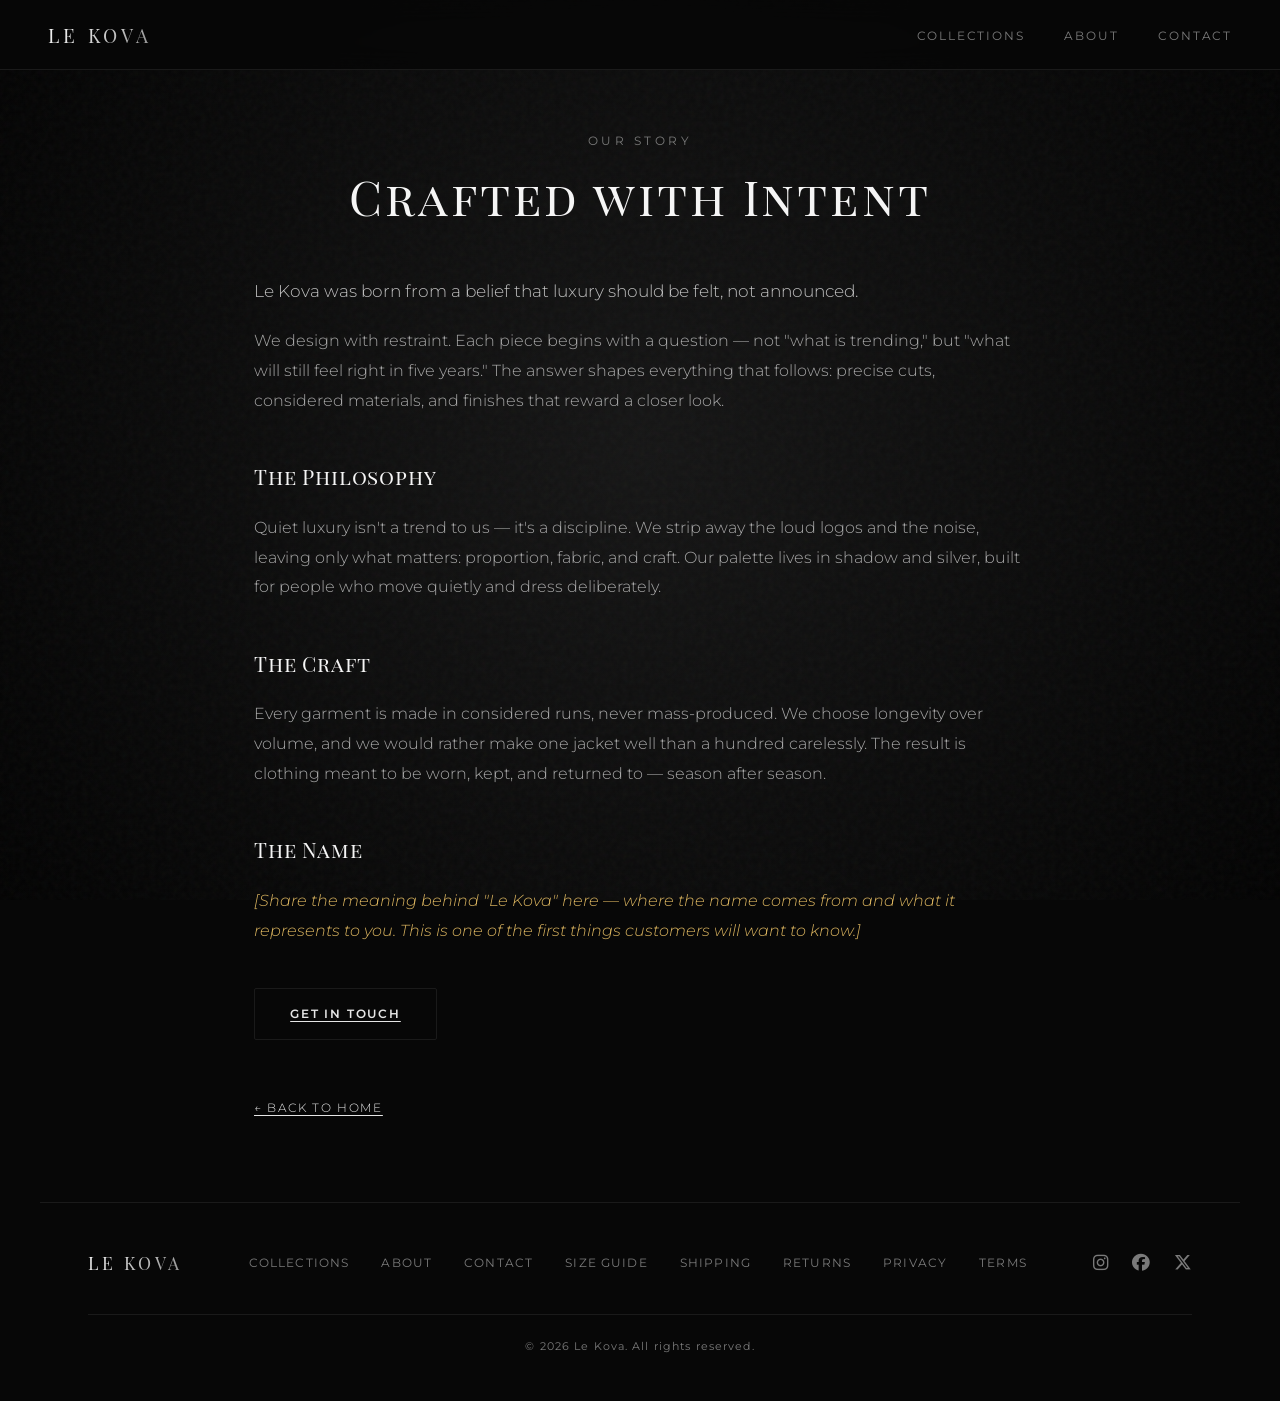
==== about/index.html @ 84da20bb "Add About, Contact, and policy pages Build out the site structure for a manual-order (LINE/Instagram" ====
<!DOCTYPE html>
<html lang="en">
<head>
    <!-- Google tag (gtag.js) -->
    <script async src="https://www.googletagmanager.com/gtag/js?id=G-JYLKJXTPT1"></script>
    <script>
      window.dataLayer = window.dataLayer || [];
      function gtag(){dataLayer.push(arguments);}
      gtag('js', new Date());
      gtag('config', 'G-JYLKJXTPT1');
    </script>

    <meta charset="UTF-8">
    <meta name="viewport" content="width=device-width, initial-scale=1.0">
    <title>About | Le Kova</title>
    <meta name="description" content="The story behind Le Kova — a luxury clothing brand built on restraint, considered materials, and longevity over trend.">
    <link rel="canonical" href="https://www.lekova.net/about/">

    <meta property="og:type" content="website">
    <meta property="og:url" content="https://www.lekova.net/about/">
    <meta property="og:title" content="About | Le Kova">
    <meta property="og:description" content="The story behind Le Kova — luxury crafted with intent.">
    <meta property="og:image" content="https://www.lekova.net/favicon.png">
    <meta property="og:site_name" content="Le Kova">

    <link rel="icon" type="image/png" sizes="64x64" href="/favicon.png">
    <link rel="apple-touch-icon" sizes="64x64" href="/favicon.png">
    <link rel="stylesheet" href="/style.css">
    <link rel="preconnect" href="https://fonts.googleapis.com">
    <link rel="preconnect" href="https://fonts.gstatic.com" crossorigin>
    <link href="https://fonts.googleapis.com/css2?family=Playfair+Display+SC:wght@400;700;900&family=Montserrat:wght@300;400;600&display=swap" rel="stylesheet">
    <link rel="stylesheet" href="https://cdnjs.cloudflare.com/ajax/libs/font-awesome/6.7.2/css/all.min.css">
</head>
<body class="subpage">

    <div class="bg-overlay"></div>

    <!-- Navigation -->
    <nav class="nav scrolled" id="nav">
        <a href="/" class="nav-logo">LE KOVA</a>
        <ul class="nav-links" id="navLinks">
            <li><a href="/#collections">Collections</a></li>
            <li><a href="/about/">About</a></li>
            <li><a href="/contact/">Contact</a></li>
        </ul>
        <button class="nav-toggle" id="navToggle" aria-label="Toggle menu">
            <span></span>
            <span></span>
            <span></span>
        </button>
    </nav>

    <main class="page">
        <div class="page-header">
            <span class="page-eyebrow">Our Story</span>
            <h1 class="page-title">Crafted with Intent</h1>
        </div>

        <div class="page-body">
            <p class="lead">
                Le Kova was born from a belief that luxury should be felt, not announced.
            </p>
            <p>
                We design with restraint. Each piece begins with a question — not "what is trending,"
                but "what will still feel right in five years." The answer shapes everything that follows:
                precise cuts, considered materials, and finishes that reward a closer look.
            </p>

            <h2>The Philosophy</h2>
            <p>
                Quiet luxury isn't a trend to us — it's a discipline. We strip away the loud logos and
                the noise, leaving only what matters: proportion, fabric, and craft. Our palette lives in
                shadow and silver, built for people who move quietly and dress deliberately.
            </p>

            <h2>The Craft</h2>
            <p>
                Every garment is made in considered runs, never mass-produced. We choose longevity over
                volume, and we would rather make one jacket well than a hundred carelessly. The result is
                clothing meant to be worn, kept, and returned to — season after season.
            </p>

            <h2>The Name</h2>
            <p>
                <span class="fill">[Share the meaning behind "Le Kova" here — where the name comes from
                and what it represents to you. This is one of the first things customers will want to know.]</span>
            </p>

            <a href="/contact/" class="btn-outline about-btn">Get in Touch</a>

            <br>
            <a href="/" class="back-link">← Back to Home</a>
        </div>
    </main>

    <!-- Footer -->
    <footer class="footer">
        <div class="footer-top">
            <a href="/" class="footer-logo">LE KOVA</a>
            <nav class="footer-nav">
                <a href="/#collections">Collections</a>
                <a href="/about/">About</a>
                <a href="/contact/">Contact</a>
                <a href="/size-guide/">Size Guide</a>
                <a href="/shipping/">Shipping</a>
                <a href="/returns/">Returns</a>
                <a href="/privacy/">Privacy</a>
                <a href="/terms/">Terms</a>
            </nav>
            <div class="social-links">
                <a href="https://www.instagram.com/lekovaofficial/" target="_blank" rel="noopener" aria-label="Instagram"><i class="fa-brands fa-instagram"></i></a>
                <a href="https://www.facebook.com/lekovaofficial" target="_blank" rel="noopener" aria-label="Facebook"><i class="fa-brands fa-facebook"></i></a>
                <a href="https://x.com/lekovaofficial" target="_blank" rel="noopener" aria-label="X"><i class="fa-brands fa-x-twitter"></i></a>
            </div>
        </div>
        <div class="footer-bottom">
            <p>© 2026 Le Kova. All rights reserved.</p>
        </div>
    </footer>

    <script src="/script.js"></script>
</body>
</html>
---- style.css ----
/* ─── Variables ─── */
:root {
    --bg-dark: #070707;
    --bg-darker: #020202;
    --text-primary: #f5f5f5;
    --text-secondary: #a8a8a8;
    --silver-light: #e6e6e6;
    --silver-mid: #bfbfbf;
    --silver-dark: #7a7a7a;
    --glass-bg: rgba(255, 255, 255, 0.03);
    --glass-border: rgba(255, 255, 255, 0.08);
    --nav-height: 70px;
}

/* ─── Reset ─── */
*, *::before, *::after {
    margin: 0;
    padding: 0;
    box-sizing: border-box;
}

html {
    scroll-behavior: smooth;
}

body {
    font-family: 'Montserrat', sans-serif;
    color: var(--text-primary);
    background-color: var(--bg-dark);
    -webkit-font-smoothing: antialiased;
    -moz-osx-font-smoothing: grayscale;
}

/* ─── Background ─── */
.bg-overlay {
    position: fixed;
    inset: 0;
    background: radial-gradient(circle at center, #151515 0%, var(--bg-darker) 100%);
    z-index: -2;
}

.bg-overlay::after {
    content: '';
    position: absolute;
    inset: 0;
    background-image: url("data:image/svg+xml,%3Csvg viewBox='0 0 200 200' xmlns='http://www.w3.org/2000/svg'%3E%3Cfilter id='noiseFilter'%3E%3CfeTurbulence type='fractalNoise' baseFrequency='0.8' numOctaves='3' stitchTiles='stitch'/%3E%3C/filter%3E%3Crect width='100%25' height='100%25' filter='url(%23noiseFilter)'/%3E%3C/svg%3E");
    opacity: 0.04;
    pointer-events: none;
}

.glow-effect {
    position: fixed;
    width: 50vw;
    height: 50vw;
    max-width: 800px;
    max-height: 800px;
    background: radial-gradient(circle, rgba(160, 160, 160, 0.04) 0%, transparent 60%);
    border-radius: 50%;
    z-index: -1;
    pointer-events: none;
    transform: translate(-50%, -50%);
    transition: top 0.4s cubic-bezier(0.1, 1, 0.1, 1), left 0.4s cubic-bezier(0.1, 1, 0.1, 1);
}

/* ─── Navigation ─── */
.nav {
    position: fixed;
    top: 0;
    left: 0;
    right: 0;
    height: var(--nav-height);
    display: flex;
    align-items: center;
    justify-content: space-between;
    padding: 0 3rem;
    z-index: 100;
    transition: background 0.3s ease, border-bottom 0.3s ease;
}

.nav.scrolled {
    background: rgba(7, 7, 7, 0.92);
    border-bottom: 1px solid var(--glass-border);
    backdrop-filter: blur(12px);
    -webkit-backdrop-filter: blur(12px);
}

.nav-logo {
    font-family: 'Playfair Display SC', serif;
    font-size: 1.2rem;
    letter-spacing: 0.2em;
    text-decoration: none;
    background: linear-gradient(135deg, #f5f5f5 0%, #e0e0e0 20%, #999999 50%, #d1d1d1 75%, #ffffff 100%);
    background-size: 200% auto;
    -webkit-background-clip: text;
    background-clip: text;
    color: transparent;
    animation: shimmer 8s linear infinite;
}

.nav-links {
    list-style: none;
    display: flex;
    gap: 2.5rem;
}

.nav-links a {
    color: var(--silver-dark);
    text-decoration: none;
    font-size: 0.75rem;
    letter-spacing: 0.15em;
    text-transform: uppercase;
    transition: color 0.2s ease;
}

.nav-links a:hover {
    color: var(--text-primary);
}

/* Hamburger */
.nav-toggle {
    display: none;
    flex-direction: column;
    gap: 5px;
    background: none;
    border: none;
    cursor: pointer;
    padding: 4px;
}

.nav-toggle span {
    display: block;
    width: 22px;
    height: 1px;
    background: var(--silver-mid);
    transition: all 0.3s ease;
}

/* ─── Hero ─── */
.hero {
    height: 100vh;
    display: flex;
    align-items: center;
    justify-content: center;
    text-align: center;
    padding: var(--nav-height) 2rem 0;
}

.hero-content {
    display: flex;
    flex-direction: column;
    align-items: center;
    gap: 1.2rem;
    animation: fadeUpIn 1.8s cubic-bezier(0.16, 1, 0.3, 1) forwards;
    opacity: 0;
}

.hero-eyebrow {
    font-size: 0.72rem;
    letter-spacing: 0.35em;
    text-transform: uppercase;
    color: var(--silver-dark);
    font-weight: 400;
}

.brand-name {
    font-family: 'Playfair Display SC', serif;
    font-size: clamp(3.5rem, 10vw, 7rem);
    font-weight: 700;
    letter-spacing: 0.18em;
    margin-left: 0.18em;
    line-height: 1;
    background: linear-gradient(135deg, #f5f5f5 0%, #e0e0e0 20%, #999999 50%, #d1d1d1 75%, #ffffff 100%);
    background-size: 200% auto;
    -webkit-background-clip: text;
    background-clip: text;
    color: transparent;
    animation: shimmer 8s linear infinite;
}

.hero-tagline {
    font-family: 'Playfair Display SC', serif;
    font-size: clamp(0.8rem, 2vw, 1rem);
    letter-spacing: 0.4em;
    color: var(--silver-mid);
    font-weight: 400;
    text-transform: uppercase;
}

/* ─── Buttons ─── */
.btn-primary {
    margin-top: 0.8rem;
    display: inline-block;
    padding: 0.9rem 2.4rem;
    background: linear-gradient(135deg, #e6e6e6 0%, #a6a6a6 100%);
    color: var(--bg-darker);
    text-decoration: none;
    font-family: 'Montserrat', sans-serif;
    font-size: 0.75rem;
    font-weight: 600;
    letter-spacing: 0.15em;
    text-transform: uppercase;
    border-radius: 2px;
    transition: all 0.3s ease;
}

.btn-primary:hover {
    background: linear-gradient(135deg, #ffffff 0%, #bfbfbf 100%);
    transform: translateY(-2px);
    box-shadow: 0 8px 24px rgba(200, 200, 200, 0.12);
}

.btn-outline {
    display: inline-block;
    padding: 0.85rem 2.2rem;
    border: 1px solid var(--glass-border);
    color: var(--silver-mid);
    text-decoration: none;
    font-family: 'Montserrat', sans-serif;
    font-size: 0.75rem;
    font-weight: 600;
    letter-spacing: 0.15em;
    text-transform: uppercase;
    border-radius: 2px;
    transition: all 0.3s ease;
}

.btn-outline:hover {
    border-color: rgba(255, 255, 255, 0.25);
    color: var(--text-primary);
    background: rgba(255, 255, 255, 0.03);
}

/* ─── Shared Section Styles ─── */
.section {
    padding: 6rem 3rem;
    max-width: 1200px;
    margin: 0 auto;
}

.section-header {
    text-align: center;
    margin-bottom: 3.5rem;
}

.section-eyebrow {
    display: block;
    font-size: 0.7rem;
    letter-spacing: 0.3em;
    text-transform: uppercase;
    color: var(--silver-dark);
    margin-bottom: 0.8rem;
}

.section-title {
    font-family: 'Playfair Display SC', serif;
    font-size: clamp(1.6rem, 4vw, 2.4rem);
    font-weight: 400;
    letter-spacing: 0.06em;
    color: var(--text-primary);
}

.section-sub {
    margin-top: 0.6rem;
    font-size: 0.75rem;
    letter-spacing: 0.2em;
    color: var(--silver-dark);
    text-transform: uppercase;
}

.body-text {
    color: var(--text-secondary);
    font-size: 0.92rem;
    line-height: 1.9;
    font-weight: 300;
    max-width: 480px;
    margin-bottom: 1rem;
}

/* ─── Collections / Products ─── */
.collections-section {
    padding-top: 7rem;
}

.products-grid {
    display: grid;
    grid-template-columns: repeat(4, 1fr);
    gap: 1.5rem;
    margin-bottom: 3rem;
}

.product-card {
    cursor: pointer;
}

.product-img {
    position: relative;
    overflow: hidden;
    aspect-ratio: 3 / 4;
    background: #111;
    margin-bottom: 1rem;
}

.img-placeholder {
    width: 100%;
    height: 100%;
    background: linear-gradient(145deg, #141414 0%, #1c1c1c 50%, #111111 100%);
}

.img-placeholder.tall {
    width: 100%;
    height: 500px;
}

.quick-view {
    position: absolute;
    bottom: 0;
    left: 0;
    right: 0;
    padding: 0.75rem;
    background: rgba(7, 7, 7, 0.85);
    color: var(--silver-mid);
    text-align: center;
    text-decoration: none;
    font-size: 0.7rem;
    letter-spacing: 0.15em;
    text-transform: uppercase;
    opacity: 0;
    transform: translateY(100%);
    transition: all 0.3s ease;
}

.product-img:hover .quick-view {
    opacity: 1;
    transform: translateY(0);
}

.product-name {
    font-size: 0.82rem;
    font-weight: 400;
    letter-spacing: 0.04em;
    color: var(--text-primary);
    margin-bottom: 0.3rem;
}

.product-price {
    font-size: 0.78rem;
    color: var(--silver-dark);
    font-weight: 300;
}

.section-cta {
    text-align: center;
}

/* ─── About ─── */
.about-section {
    border-top: 1px solid var(--glass-border);
}

.about-grid {
    display: grid;
    grid-template-columns: 1fr 1fr;
    gap: 5rem;
    align-items: center;
}

.about-text .section-title {
    margin: 0.6rem 0 1.5rem;
}

.about-btn {
    margin-top: 1.5rem;
}

/* ─── Newsletter ─── */
.newsletter-section {
    border-top: 1px solid var(--glass-border);
    padding: 6rem 3rem;
    background: rgba(255, 255, 255, 0.01);
}

.newsletter-inner {
    max-width: 520px;
    margin: 0 auto;
    text-align: center;
    display: flex;
    flex-direction: column;
    align-items: center;
    gap: 1rem;
}

.newsletter-inner .section-title {
    margin-bottom: 0.2rem;
}

.newsletter-inner .body-text {
    max-width: 380px;
}

/* ─── Newsletter Form ─── */
.notify-form {
    display: flex;
    width: 100%;
    max-width: 480px;
    margin-top: 0.5rem;
    background: var(--glass-bg);
    border: 1px solid var(--glass-border);
    border-radius: 50px;
    overflow: hidden;
    backdrop-filter: blur(10px);
    -webkit-backdrop-filter: blur(10px);
    transition: border-color 0.3s ease, box-shadow 0.3s ease;
}

.notify-form:focus-within {
    border-color: rgba(255, 255, 255, 0.18);
    box-shadow: 0 8px 30px rgba(255, 255, 255, 0.04);
}

.email-input {
    flex-grow: 1;
    background: transparent;
    border: none;
    padding: 1rem 1.5rem;
    color: var(--text-primary);
    font-family: 'Montserrat', sans-serif;
    font-size: 0.88rem;
    outline: none;
}

.email-input::placeholder {
    color: rgba(255, 255, 255, 0.3);
    font-weight: 300;
}

.submit-btn {
    background: linear-gradient(135deg, #e6e6e6 0%, #a6a6a6 100%);
    color: var(--bg-darker);
    border: none;
    padding: 0 1.8rem;
    font-family: 'Montserrat', sans-serif;
    font-weight: 600;
    font-size: 0.78rem;
    letter-spacing: 0.1em;
    cursor: pointer;
    display: flex;
    align-items: center;
    gap: 0.5rem;
    margin: 4px;
    border-radius: 46px;
    transition: all 0.3s ease;
    white-space: nowrap;
}

.submit-btn:hover {
    background: linear-gradient(135deg, #ffffff 0%, #bfbfbf 100%);
}

.submit-btn i {
    transition: transform 0.3s ease;
}

.submit-btn:hover i {
    transform: translateX(3px);
}

/* ─── Footer ─── */
.footer {
    border-top: 1px solid var(--glass-border);
    padding: 3rem;
    max-width: 1200px;
    margin: 0 auto;
}

.footer-top {
    display: flex;
    align-items: center;
    justify-content: space-between;
    margin-bottom: 2.5rem;
    flex-wrap: wrap;
    gap: 1.5rem;
}

.footer-logo {
    font-family: 'Playfair Display SC', serif;
    font-size: 1.1rem;
    letter-spacing: 0.2em;
    text-decoration: none;
    background: linear-gradient(135deg, #f5f5f5 0%, #999999 50%, #ffffff 100%);
    background-size: 200% auto;
    -webkit-background-clip: text;
    background-clip: text;
    color: transparent;
    animation: shimmer 8s linear infinite;
}

.footer-nav {
    display: flex;
    gap: 2rem;
}

.footer-nav a {
    color: var(--silver-dark);
    text-decoration: none;
    font-size: 0.72rem;
    letter-spacing: 0.1em;
    text-transform: uppercase;
    transition: color 0.2s ease;
}

.footer-nav a:hover {
    color: var(--text-primary);
}

.social-links {
    display: flex;
    gap: 1.5rem;
}

.social-links a {
    color: var(--silver-dark);
    font-size: 1.1rem;
    text-decoration: none;
    transition: color 0.2s ease, transform 0.2s ease;
}

.social-links a:hover {
    color: var(--text-primary);
    transform: translateY(-2px);
}

.footer-bottom {
    border-top: 1px solid var(--glass-border);
    padding-top: 1.5rem;
    text-align: center;
}

.footer-bottom p {
    font-size: 0.7rem;
    color: var(--silver-dark);
    letter-spacing: 0.1em;
}

/* ─── Animations ─── */
@keyframes fadeUpIn {
    0%   { opacity: 0; transform: translateY(30px); }
    100% { opacity: 1; transform: translateY(0); }
}

@keyframes shimmer {
    0%   { background-position: -200% center; }
    100% { background-position: 200% center; }
}

/* ─── Responsive: Tablet ─── */
@media (max-width: 900px) {
    .products-grid {
        grid-template-columns: repeat(2, 1fr);
    }

    .about-grid {
        grid-template-columns: 1fr;
        gap: 3rem;
    }

    .about-image {
        order: -1;
    }

    .img-placeholder.tall {
        height: 300px;
    }
}

/* ─── Responsive: Mobile ─── */
@media (max-width: 600px) {
    .nav {
        padding: 0 1.5rem;
    }

    .nav-links {
        display: none;
        position: fixed;
        top: var(--nav-height);
        left: 0;
        right: 0;
        background: rgba(7, 7, 7, 0.96);
        border-bottom: 1px solid var(--glass-border);
        flex-direction: column;
        padding: 2rem;
        gap: 1.5rem;
        text-align: center;
        backdrop-filter: blur(12px);
        -webkit-backdrop-filter: blur(12px);
    }

    .nav-links.open {
        display: flex;
    }

    .nav-toggle {
        display: flex;
    }

    .section {
        padding: 4rem 1.5rem;
    }

    .collections-section {
        padding-top: 5rem;
    }

    .products-grid {
        grid-template-columns: repeat(2, 1fr);
        gap: 1rem;
    }

    .newsletter-section {
        padding: 4rem 1.5rem;
    }

    .footer {
        padding: 2.5rem 1.5rem;
    }

    .footer-top {
        flex-direction: column;
        align-items: center;
        text-align: center;
    }

    .notify-form {
        flex-direction: column;
        border-radius: 10px;
        background: transparent;
        border: none;
        gap: 0.8rem;
    }

    .notify-form:focus-within {
        box-shadow: none;
    }

    .email-input {
        background: var(--glass-bg);
        border: 1px solid var(--glass-border);
        border-radius: 8px;
        text-align: center;
        padding: 1rem;
    }

    .submit-btn {
        margin: 0;
        padding: 1rem;
        justify-content: center;
        border-radius: 8px;
    }
}

/* ═══════════════════════════════════════════════════════════
   CONTENT PAGES  (About, Contact, Shipping, Returns, etc.)
   ═══════════════════════════════════════════════════════════ */

/* On content pages the nav sits over a plain background, so keep it solid. */
body.subpage .nav {
    background: rgba(7, 7, 7, 0.92);
    border-bottom: 1px solid var(--glass-border);
    backdrop-filter: blur(12px);
    -webkit-backdrop-filter: blur(12px);
}

.page {
    max-width: 820px;
    margin: 0 auto;
    padding: calc(var(--nav-height) + 4rem) 1.5rem 5rem;
    min-height: 100vh;
}

.page-header {
    text-align: center;
    margin-bottom: 3rem;
}

.page-eyebrow {
    display: block;
    font-size: 0.72rem;
    letter-spacing: 0.3em;
    text-transform: uppercase;
    color: var(--silver-dark);
    margin-bottom: 1rem;
}

.page-title {
    font-family: 'Playfair Display SC', serif;
    font-size: clamp(2rem, 5vw, 3rem);
    font-weight: 400;
    letter-spacing: 0.06em;
    color: var(--text-primary);
}

.page-body {
    color: var(--text-secondary);
    font-weight: 300;
    line-height: 1.9;
    font-size: 0.98rem;
}

.page-body h2 {
    font-family: 'Playfair Display SC', serif;
    font-weight: 400;
    font-size: 1.3rem;
    letter-spacing: 0.04em;
    color: var(--text-primary);
    margin: 2.6rem 0 1rem;
}

.page-body h3 {
    font-size: 0.9rem;
    font-weight: 600;
    letter-spacing: 0.08em;
    color: var(--silver-light);
    margin: 1.8rem 0 0.6rem;
    text-transform: uppercase;
}

.page-body p { margin-bottom: 1.2rem; }

.page-body a {
    color: var(--silver-light);
    text-decoration: underline;
    text-underline-offset: 3px;
    transition: color 0.2s ease;
}
.page-body a:hover { color: var(--text-primary); }

.page-body ul { margin: 0 0 1.2rem 1.3rem; }
.page-body li { margin-bottom: 0.5rem; }

.lead {
    font-size: 1.05rem;
    color: var(--silver-mid);
    line-height: 1.85;
    margin-bottom: 2rem;
}

/* Gold italic marker for details the owner still needs to fill in. */
.fill {
    color: #d8b25e;
    font-style: italic;
}

.updated {
    font-size: 0.72rem;
    letter-spacing: 0.08em;
    color: var(--silver-dark);
    text-transform: uppercase;
    margin-bottom: 2.5rem;
    text-align: center;
}

/* Contact method cards */
.contact-methods {
    display: grid;
    grid-template-columns: repeat(auto-fit, minmax(200px, 1fr));
    gap: 1rem;
    margin: 2.5rem 0;
}
.contact-card {
    border: 1px solid var(--glass-border);
    background: var(--glass-bg);
    border-radius: 4px;
    padding: 1.8rem 1.2rem;
    text-align: center;
    text-decoration: none;
    transition: border-color 0.3s ease, transform 0.3s ease;
    display: block;
}
.contact-card:hover {
    border-color: rgba(255, 255, 255, 0.2);
    transform: translateY(-3px);
}
.contact-card i {
    font-size: 1.6rem;
    color: var(--silver-mid);
    margin-bottom: 0.9rem;
    display: block;
}
.contact-card .c-label {
    display: block;
    font-size: 0.78rem;
    letter-spacing: 0.12em;
    text-transform: uppercase;
    color: var(--text-primary);
    margin-bottom: 0.35rem;
}
.contact-card .c-detail {
    font-size: 0.78rem;
    color: var(--silver-dark);
    text-decoration: none;
}

/* Size guide table */
.size-table {
    width: 100%;
    border-collapse: collapse;
    margin: 1.5rem 0 2rem;
    font-size: 0.85rem;
}
.size-table th,
.size-table td {
    border: 1px solid var(--glass-border);
    padding: 0.7rem 0.9rem;
    text-align: center;
}
.size-table th {
    background: rgba(255, 255, 255, 0.03);
    color: var(--silver-light);
    font-weight: 600;
    letter-spacing: 0.06em;
    text-transform: uppercase;
    font-size: 0.7rem;
}
.size-table td {
    color: var(--text-secondary);
    font-weight: 300;
}

.back-link {
    display: inline-block;
    margin-top: 3.5rem;
    font-size: 0.76rem;
    letter-spacing: 0.14em;
    text-transform: uppercase;
    color: var(--silver-dark);
    text-decoration: none;
    transition: color 0.2s ease;
}
.back-link:hover { color: var(--text-primary); }

/* Footer nav wraps nicely when there are many links */
.footer-nav {
    flex-wrap: wrap;
    justify-content: center;
    row-gap: 0.8rem;
}
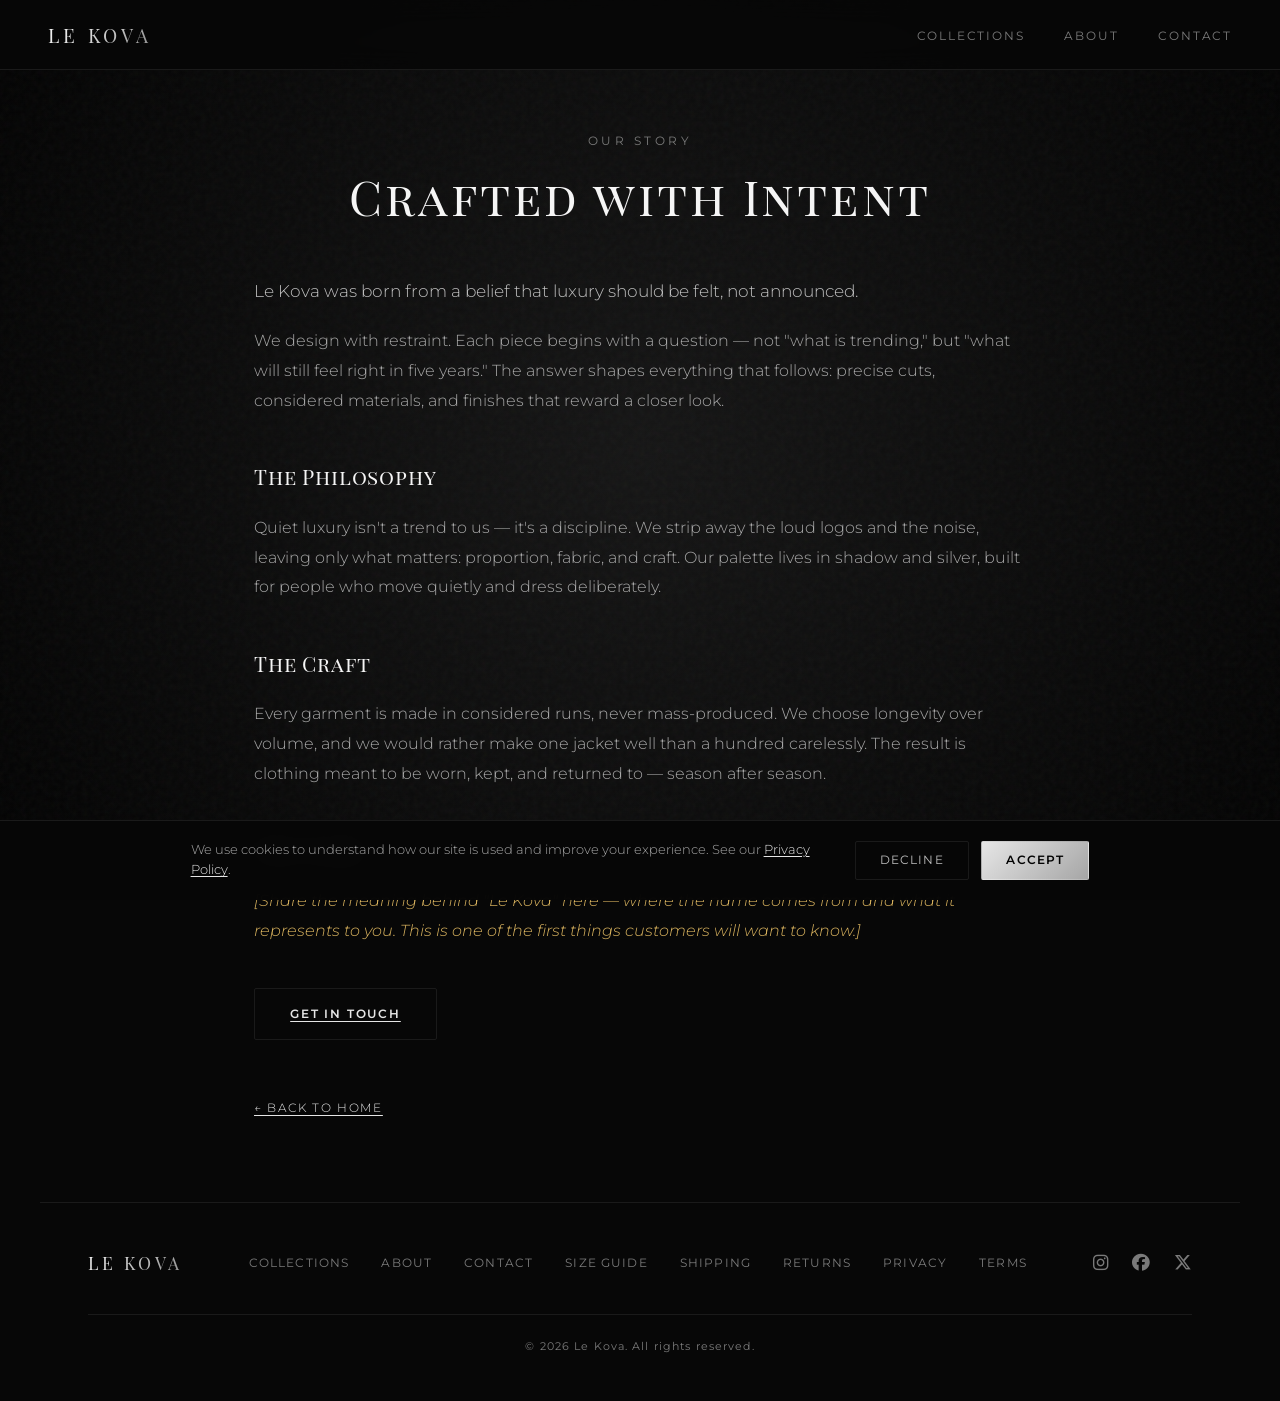
==== commit f170a0ad: "Add cookie consent banner with Google Consent Mode v2 - Analytics default to denied on every page un" ====
--- a/about/index.html
+++ b/about/index.html
@@ -6,6 +6,16 @@
     <script>
       window.dataLayer = window.dataLayer || [];
       function gtag(){dataLayer.push(arguments);}
+
+      // Consent Mode v2 — default everything to denied until the visitor chooses.
+      gtag('consent', 'default', {
+        'ad_storage': 'denied',
+        'ad_user_data': 'denied',
+        'ad_personalization': 'denied',
+        'analytics_storage': 'denied',
+        'wait_for_update': 500
+      });
+
       gtag('js', new Date());
       gtag('config', 'G-JYLKJXTPT1');
     </script>
--- a/style.css
+++ b/style.css
@@ -843,3 +843,91 @@
     justify-content: center;
     row-gap: 0.8rem;
 }
+
+/* ═══════════════════════════════════════════════════════════
+   COOKIE CONSENT BANNER
+   ═══════════════════════════════════════════════════════════ */
+.cookie-banner {
+    position: fixed;
+    bottom: 0;
+    left: 0;
+    right: 0;
+    z-index: 200;
+    background: rgba(7, 7, 7, 0.96);
+    border-top: 1px solid var(--glass-border);
+    backdrop-filter: blur(12px);
+    -webkit-backdrop-filter: blur(12px);
+    padding: 1.2rem 1.5rem;
+    display: flex;
+    align-items: center;
+    justify-content: center;
+    gap: 1.5rem;
+    flex-wrap: wrap;
+    transform: translateY(110%);
+    transition: transform 0.45s cubic-bezier(0.16, 1, 0.3, 1);
+}
+
+.cookie-banner.show { transform: translateY(0); }
+
+.cookie-text {
+    font-size: 0.8rem;
+    color: var(--text-secondary);
+    font-weight: 300;
+    line-height: 1.6;
+    max-width: 640px;
+}
+
+.cookie-text a {
+    color: var(--silver-light);
+    text-decoration: underline;
+    text-underline-offset: 2px;
+}
+
+.cookie-actions {
+    display: flex;
+    gap: 0.8rem;
+    flex-shrink: 0;
+}
+
+.cookie-btn {
+    font-family: 'Montserrat', sans-serif;
+    font-size: 0.72rem;
+    letter-spacing: 0.1em;
+    text-transform: uppercase;
+    padding: 0.7rem 1.5rem;
+    border-radius: 2px;
+    cursor: pointer;
+    border: 1px solid var(--glass-border);
+    transition: all 0.25s ease;
+    white-space: nowrap;
+}
+
+.cookie-btn.decline {
+    background: transparent;
+    color: var(--silver-mid);
+}
+.cookie-btn.decline:hover {
+    color: var(--text-primary);
+    border-color: rgba(255, 255, 255, 0.25);
+}
+
+.cookie-btn.accept {
+    background: linear-gradient(135deg, #e6e6e6 0%, #a6a6a6 100%);
+    color: var(--bg-darker);
+    border-color: transparent;
+    font-weight: 600;
+}
+.cookie-btn.accept:hover {
+    background: linear-gradient(135deg, #ffffff 0%, #bfbfbf 100%);
+}
+
+@media (max-width: 600px) {
+    .cookie-banner {
+        flex-direction: column;
+        gap: 1rem;
+        text-align: center;
+        padding: 1.2rem;
+    }
+    .cookie-actions { width: 100%; }
+    .cookie-btn { flex: 1; }
+}
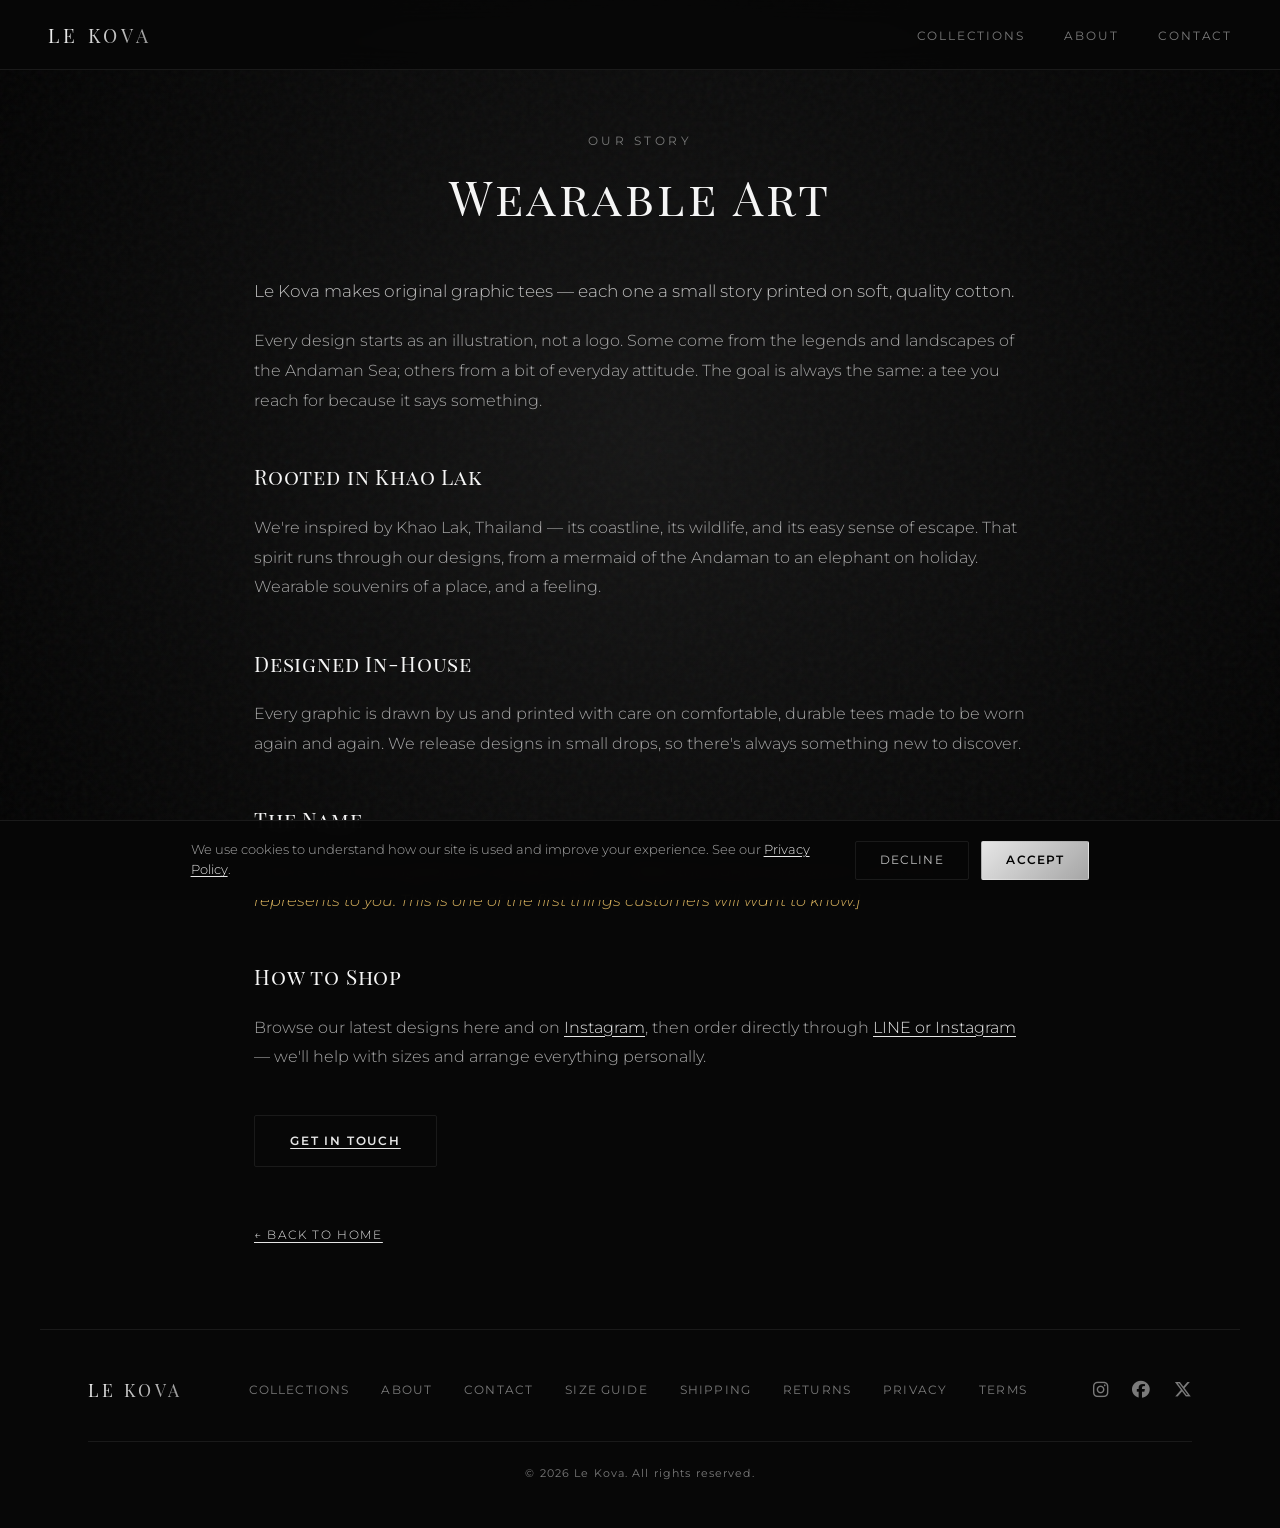
==== commit a614d943: "Add real product photos and reposition as a graphic-tee brand - Add 4 product images (WebP) in /imag" ====
--- a/about/index.html
+++ b/about/index.html
@@ -23,13 +23,13 @@
     <meta charset="UTF-8">
     <meta name="viewport" content="width=device-width, initial-scale=1.0">
     <title>About | Le Kova</title>
-    <meta name="description" content="The story behind Le Kova — a luxury clothing brand built on restraint, considered materials, and longevity over trend.">
+    <meta name="description" content="The story behind Le Kova — original graphic tees inspired by Khao Lak, the Andaman Sea, and bold illustration. Wearable art, designed in-house.">
     <link rel="canonical" href="https://www.lekova.net/about/">
 
     <meta property="og:type" content="website">
     <meta property="og:url" content="https://www.lekova.net/about/">
     <meta property="og:title" content="About | Le Kova">
-    <meta property="og:description" content="The story behind Le Kova — luxury crafted with intent.">
+    <meta property="og:description" content="The story behind Le Kova — original graphic tees inspired by Khao Lak and the Andaman Sea.">
     <meta property="og:image" content="https://www.lekova.net/favicon.png">
     <meta property="og:site_name" content="Le Kova">
 
@@ -63,37 +63,46 @@
     <main class="page">
         <div class="page-header">
             <span class="page-eyebrow">Our Story</span>
-            <h1 class="page-title">Crafted with Intent</h1>
+            <h1 class="page-title">Wearable Art</h1>
         </div>
 
         <div class="page-body">
             <p class="lead">
-                Le Kova was born from a belief that luxury should be felt, not announced.
+                Le Kova makes original graphic tees — each one a small story printed on soft,
+                quality cotton.
             </p>
             <p>
-                We design with restraint. Each piece begins with a question — not "what is trending,"
-                but "what will still feel right in five years." The answer shapes everything that follows:
-                precise cuts, considered materials, and finishes that reward a closer look.
+                Every design starts as an illustration, not a logo. Some come from the legends and
+                landscapes of the Andaman Sea; others from a bit of everyday attitude. The goal is
+                always the same: a tee you reach for because it says something.
             </p>
 
-            <h2>The Philosophy</h2>
+            <h2>Rooted in Khao Lak</h2>
             <p>
-                Quiet luxury isn't a trend to us — it's a discipline. We strip away the loud logos and
-                the noise, leaving only what matters: proportion, fabric, and craft. Our palette lives in
-                shadow and silver, built for people who move quietly and dress deliberately.
+                We're inspired by Khao Lak, Thailand — its coastline, its wildlife, and its easy
+                sense of escape. That spirit runs through our designs, from a mermaid of the Andaman
+                to an elephant on holiday. Wearable souvenirs of a place, and a feeling.
             </p>
 
-            <h2>The Craft</h2>
+            <h2>Designed In-House</h2>
             <p>
-                Every garment is made in considered runs, never mass-produced. We choose longevity over
-                volume, and we would rather make one jacket well than a hundred carelessly. The result is
-                clothing meant to be worn, kept, and returned to — season after season.
+                Every graphic is drawn by us and printed with care on comfortable, durable tees made
+                to be worn again and again. We release designs in small drops, so there's always
+                something new to discover.
             </p>
 
             <h2>The Name</h2>
             <p>
                 <span class="fill">[Share the meaning behind "Le Kova" here — where the name comes from
                 and what it represents to you. This is one of the first things customers will want to know.]</span>
+            </p>
+
+            <h2>How to Shop</h2>
+            <p>
+                Browse our latest designs here and on
+                <a href="https://www.instagram.com/lekovaofficial/" target="_blank" rel="noopener">Instagram</a>,
+                then order directly through <a href="/contact/">LINE or Instagram</a> — we'll help with
+                sizes and arrange everything personally.
             </p>
 
             <a href="/contact/" class="btn-outline about-btn">Get in Touch</a>
--- a/style.css
+++ b/style.css
@@ -289,7 +289,37 @@
 }
 
 .product-card {
-    cursor: pointer;
+    cursor: default;
+}
+
+/* Real product photos */
+.product-photo {
+    width: 100%;
+    height: 100%;
+    object-fit: cover;
+    object-position: center top;
+    display: block;
+    transition: transform 0.5s ease;
+}
+.product-card:hover .product-photo {
+    transform: scale(1.04);
+}
+
+/* "Enquire" line in place of a price */
+.product-enquire {
+    font-size: 0.7rem;
+    letter-spacing: 0.12em;
+    text-transform: uppercase;
+    color: var(--silver-dark);
+    font-weight: 300;
+}
+
+/* About section photo */
+.about-photo {
+    width: 100%;
+    height: auto;
+    display: block;
+    border: 1px solid var(--glass-border);
 }
 
 .product-img {
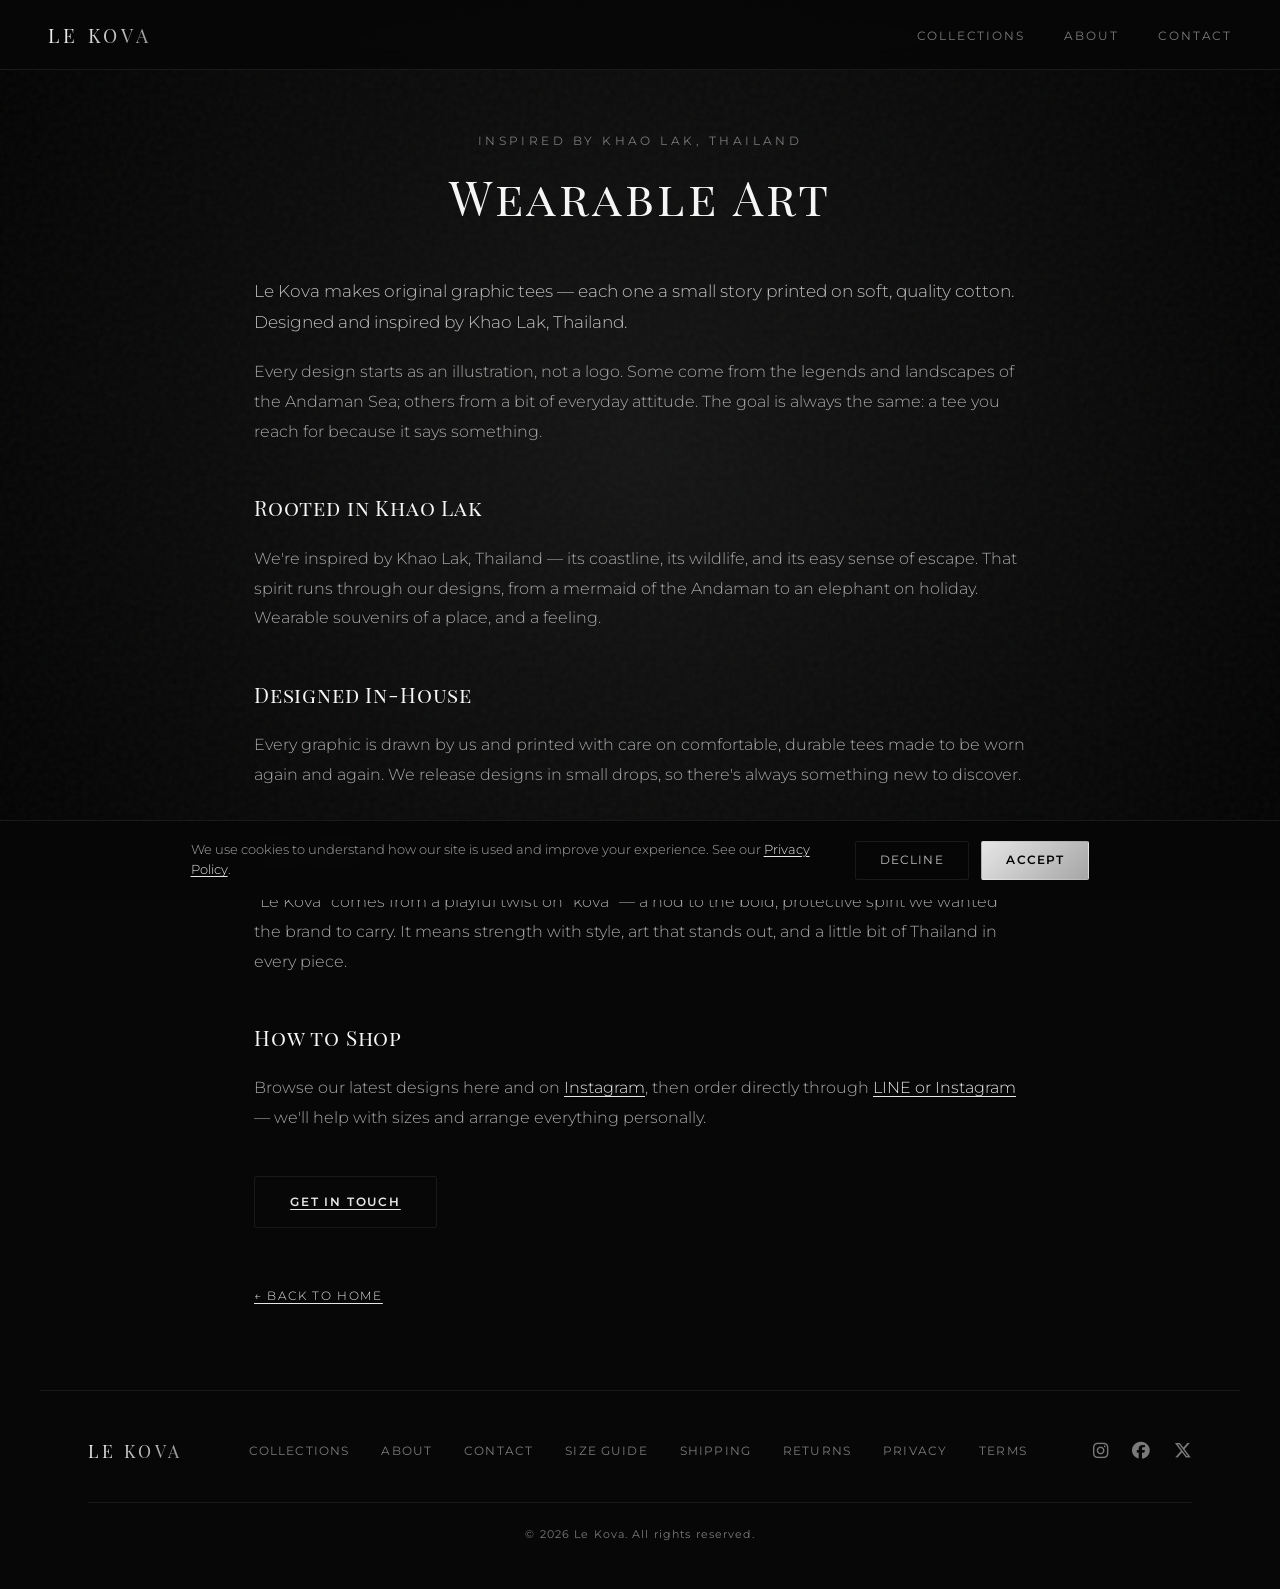
==== commit ffab386f: "Add product pages, SEO H1, and finalize About copy Homepage: - New SEO H1 "Original Graphic Tees | K" ====
--- a/about/index.html
+++ b/about/index.html
@@ -62,14 +62,14 @@
 
     <main class="page">
         <div class="page-header">
-            <span class="page-eyebrow">Our Story</span>
+            <span class="page-eyebrow">Inspired by Khao Lak, Thailand</span>
             <h1 class="page-title">Wearable Art</h1>
         </div>
 
         <div class="page-body">
             <p class="lead">
                 Le Kova makes original graphic tees — each one a small story printed on soft,
-                quality cotton.
+                quality cotton. Designed and inspired by Khao Lak, Thailand.
             </p>
             <p>
                 Every design starts as an illustration, not a logo. Some come from the legends and
@@ -93,8 +93,9 @@
 
             <h2>The Name</h2>
             <p>
-                <span class="fill">[Share the meaning behind "Le Kova" here — where the name comes from
-                and what it represents to you. This is one of the first things customers will want to know.]</span>
+                “Le Kova” comes from a playful twist on “kova” — a nod to the bold, protective spirit
+                we wanted the brand to carry. It means strength with style, art that stands out, and a
+                little bit of Thailand in every piece.
             </p>
 
             <h2>How to Shop</h2>
--- a/style.css
+++ b/style.css
@@ -186,6 +186,27 @@
     text-transform: uppercase;
 }
 
+/* Hero descriptive H1 (SEO) under the LE KOVA wordmark */
+.hero-h1 {
+    font-family: 'Playfair Display SC', serif;
+    font-size: clamp(0.85rem, 2.2vw, 1.15rem);
+    letter-spacing: 0.22em;
+    color: var(--silver-mid);
+    font-weight: 400;
+    text-transform: uppercase;
+    line-height: 1.5;
+    max-width: 90vw;
+}
+
+/* Hero call-to-action row */
+.hero-ctas {
+    display: flex;
+    gap: 1rem;
+    flex-wrap: wrap;
+    justify-content: center;
+    margin-top: 0.8rem;
+}
+
 /* ─── Buttons ─── */
 .btn-primary {
     margin-top: 0.8rem;
@@ -289,7 +310,10 @@
 }
 
 .product-card {
-    cursor: default;
+    cursor: pointer;
+    display: block;
+    text-decoration: none;
+    color: inherit;
 }
 
 /* Real product photos */
@@ -303,15 +327,6 @@
 }
 .product-card:hover .product-photo {
     transform: scale(1.04);
-}
-
-/* "Enquire" line in place of a price */
-.product-enquire {
-    font-size: 0.7rem;
-    letter-spacing: 0.12em;
-    text-transform: uppercase;
-    color: var(--silver-dark);
-    font-weight: 300;
 }
 
 /* About section photo */
@@ -370,6 +385,7 @@
     letter-spacing: 0.04em;
     color: var(--text-primary);
     margin-bottom: 0.3rem;
+    text-align: center;
 }
 
 .product-price {
@@ -961,3 +977,80 @@
     .cookie-actions { width: 100%; }
     .cookie-btn { flex: 1; }
 }
+
+/* ═══════════════════════════════════════════════════════════
+   PRODUCT PAGES
+   ═══════════════════════════════════════════════════════════ */
+.product-page-grid {
+    display: grid;
+    grid-template-columns: 1fr 1fr;
+    gap: 3.5rem;
+    align-items: start;
+    margin-bottom: 2rem;
+}
+
+.product-page-img img {
+    width: 100%;
+    height: auto;
+    display: block;
+    border: 1px solid var(--glass-border);
+    background: #fff;
+}
+
+.product-page-details .page-eyebrow {
+    margin-bottom: 0.8rem;
+}
+
+.product-page-details .page-title {
+    text-align: left;
+    margin-bottom: 1.4rem;
+}
+
+.product-page-details .lead {
+    margin-bottom: 1.4rem;
+}
+
+.product-specs {
+    list-style: none;
+    margin: 0 0 2rem;
+    padding: 0;
+}
+.product-specs li {
+    padding: 0.5rem 0;
+    border-bottom: 1px solid var(--glass-border);
+    font-size: 0.85rem;
+    color: var(--text-secondary);
+    font-weight: 300;
+}
+.product-specs li strong {
+    color: var(--silver-light);
+    font-weight: 600;
+    margin-right: 0.4rem;
+}
+
+.product-cta {
+    display: flex;
+    gap: 1rem;
+    flex-wrap: wrap;
+    margin-bottom: 1.5rem;
+}
+
+.product-meta-note {
+    font-size: 0.78rem;
+    color: var(--silver-dark);
+    letter-spacing: 0.04em;
+}
+.product-meta-note a {
+    color: var(--silver-light);
+    text-decoration: underline;
+    text-underline-offset: 3px;
+}
+
+@media (max-width: 760px) {
+    .product-page-grid {
+        grid-template-columns: 1fr;
+        gap: 2rem;
+    }
+    .product-page-details .page-title { text-align: center; }
+    .product-cta { justify-content: center; }
+}
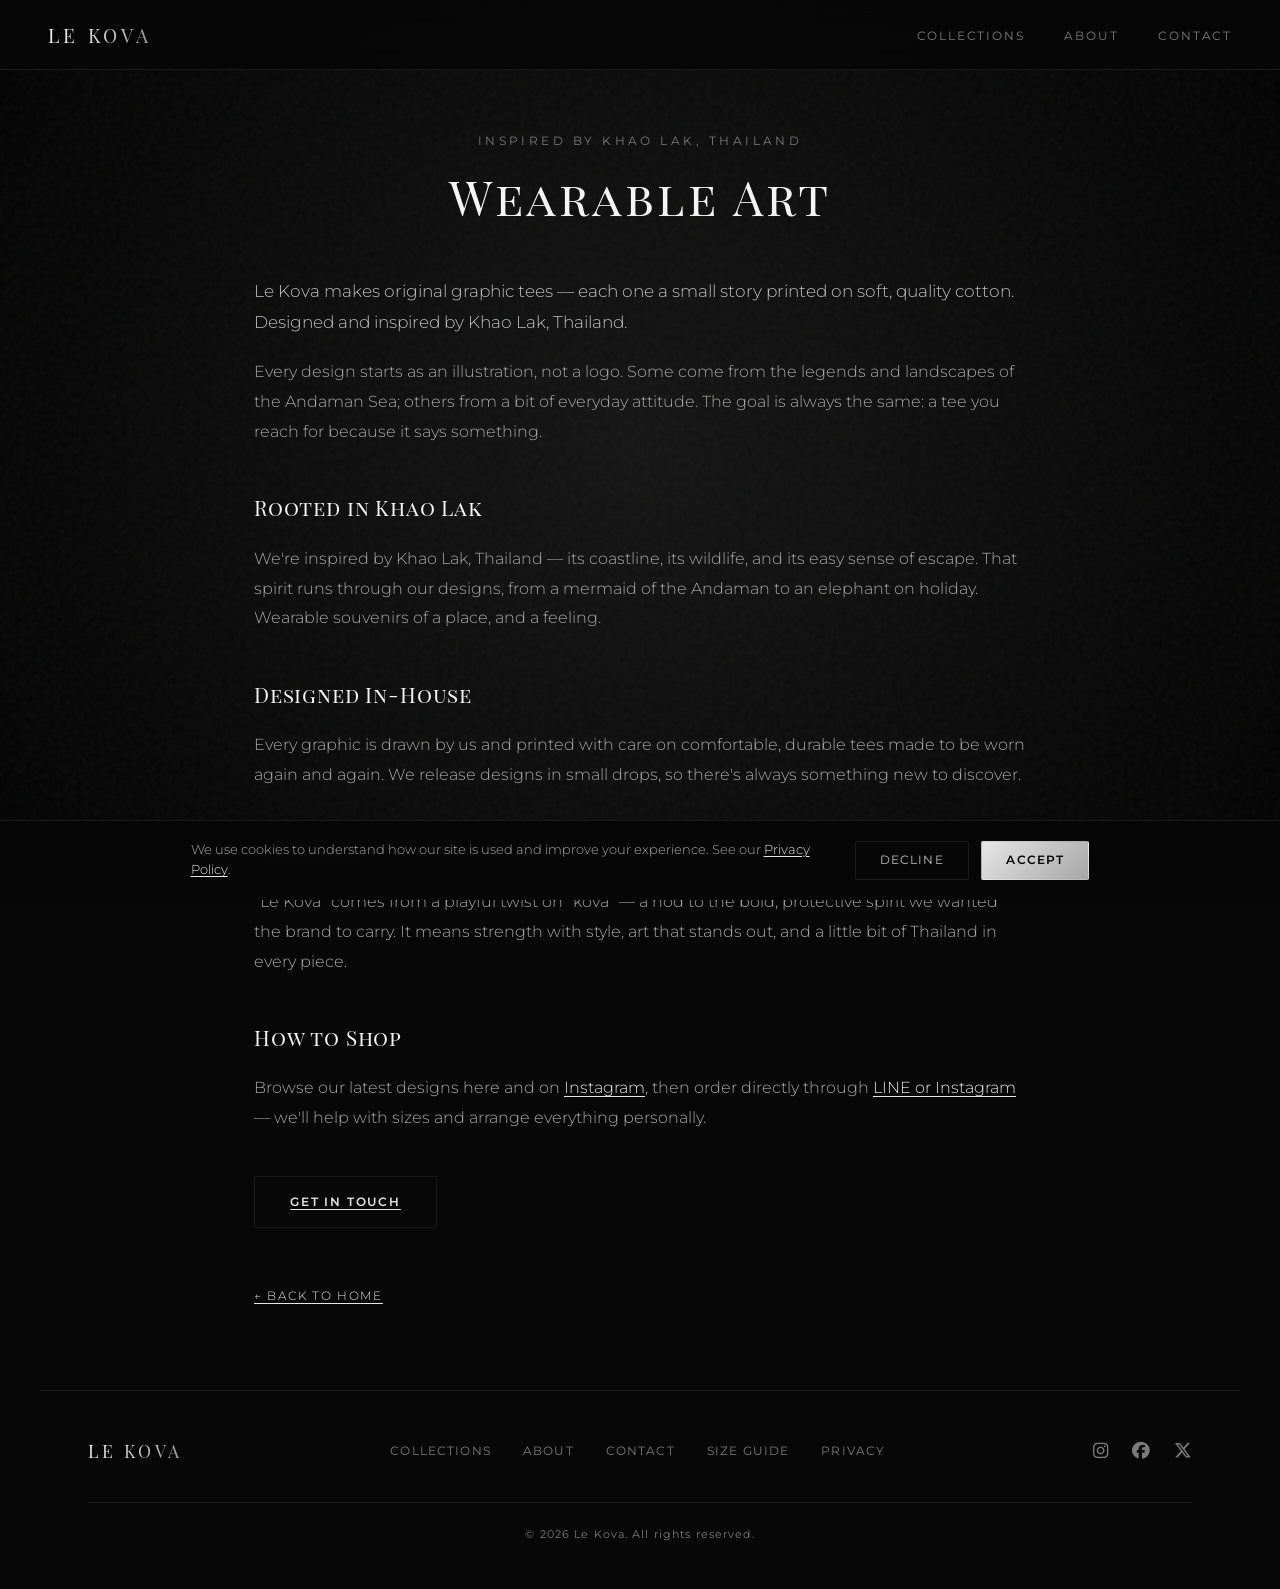
==== commit 56bdafa0: "Hide Shipping, Returns, and Terms pages for now - Remove their links from the footer nav site-wide -" ====
--- a/about/index.html
+++ b/about/index.html
@@ -122,10 +122,7 @@
                 <a href="/about/">About</a>
                 <a href="/contact/">Contact</a>
                 <a href="/size-guide/">Size Guide</a>
-                <a href="/shipping/">Shipping</a>
-                <a href="/returns/">Returns</a>
                 <a href="/privacy/">Privacy</a>
-                <a href="/terms/">Terms</a>
             </nav>
             <div class="social-links">
                 <a href="https://www.instagram.com/lekovaofficial/" target="_blank" rel="noopener" aria-label="Instagram"><i class="fa-brands fa-instagram"></i></a>
--- a/style.css
+++ b/style.css
@@ -1054,3 +1054,35 @@
     .product-page-details .page-title { text-align: center; }
     .product-cta { justify-content: center; }
 }
+
+/* ─── Size guide cm/inch toggle ─── */
+.unit-toggle {
+    display: inline-flex;
+    border: 1px solid var(--glass-border);
+    border-radius: 2px;
+    overflow: hidden;
+    margin-bottom: 1.8rem;
+}
+.unit-toggle button {
+    background: transparent;
+    color: var(--silver-dark);
+    border: none;
+    padding: 0.55rem 1.4rem;
+    font-family: 'Montserrat', sans-serif;
+    font-size: 0.72rem;
+    letter-spacing: 0.14em;
+    text-transform: uppercase;
+    cursor: pointer;
+    transition: all 0.2s ease;
+}
+.unit-toggle button.active {
+    background: linear-gradient(135deg, #e6e6e6 0%, #a6a6a6 100%);
+    color: var(--bg-darker);
+    font-weight: 600;
+}
+.table-hint {
+    font-size: 0.72rem;
+    letter-spacing: 0.06em;
+    color: var(--silver-dark);
+    margin-bottom: 0.6rem !important;
+}
